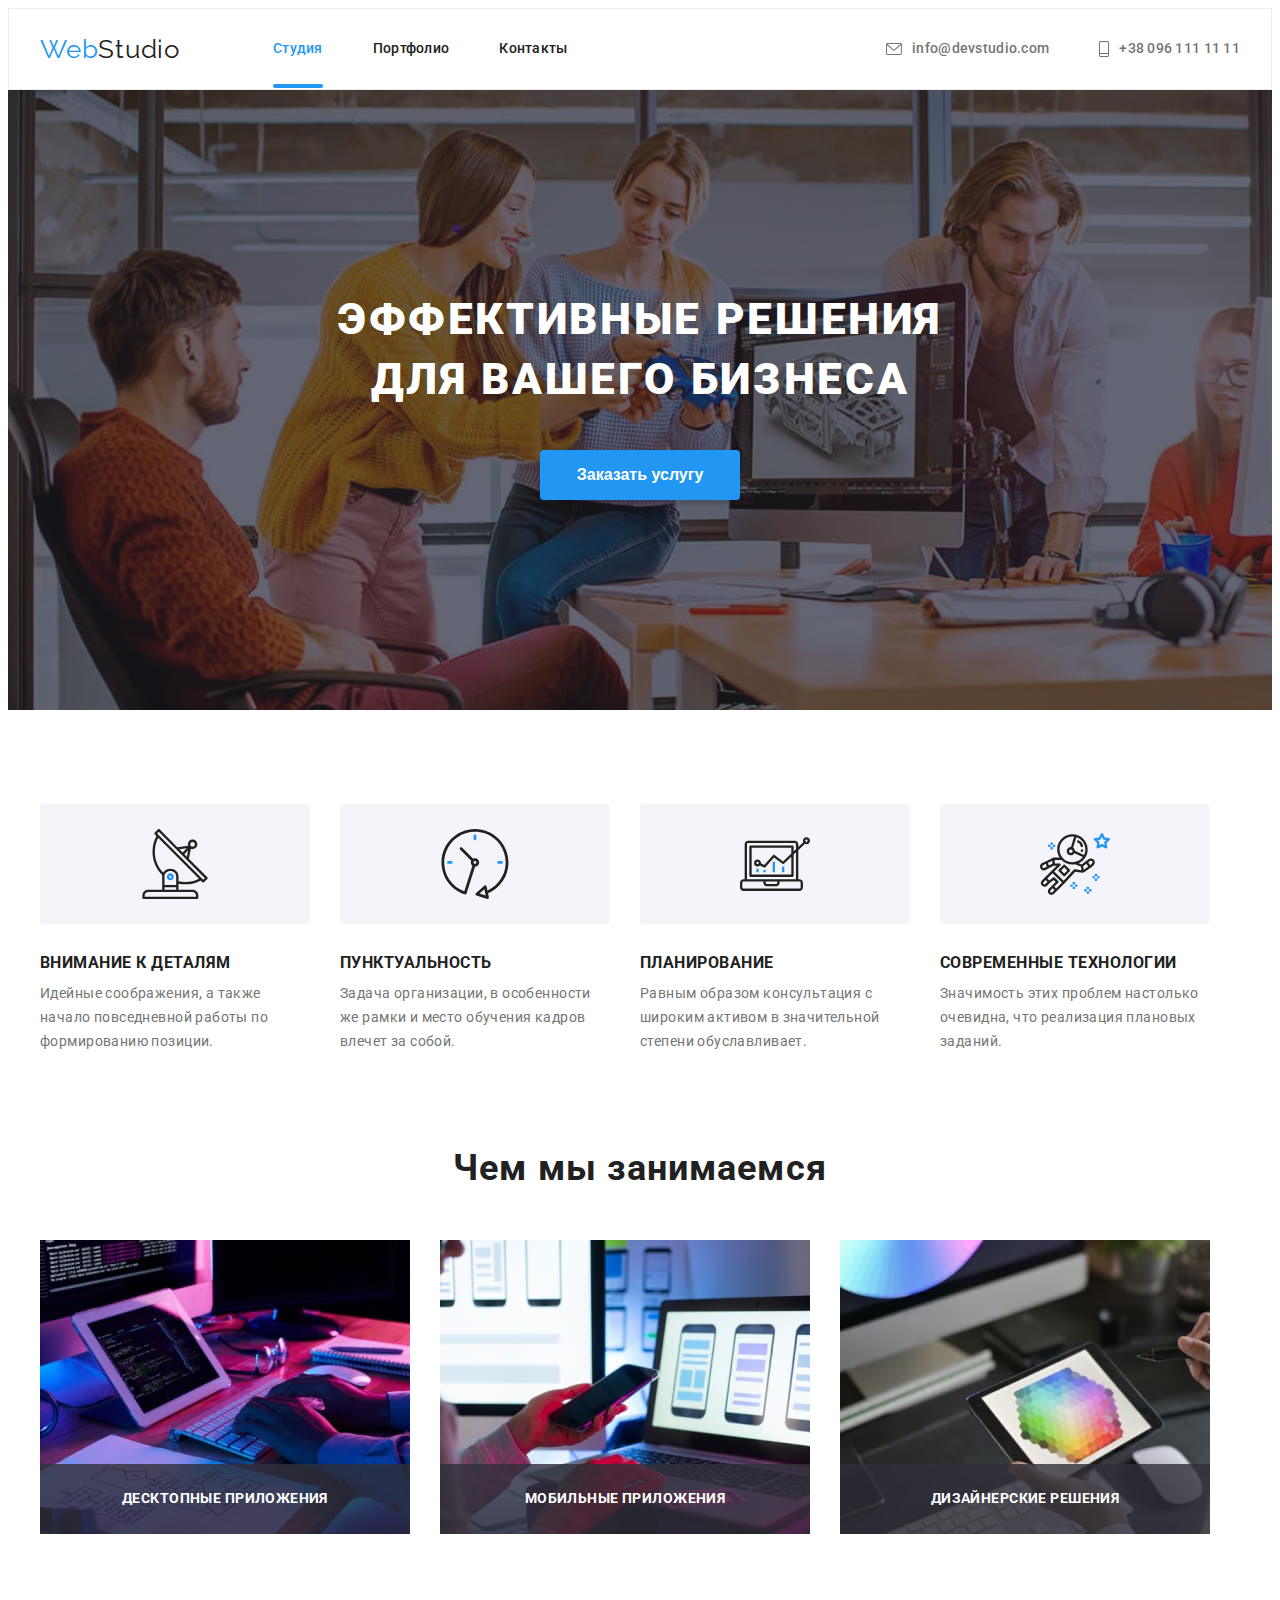
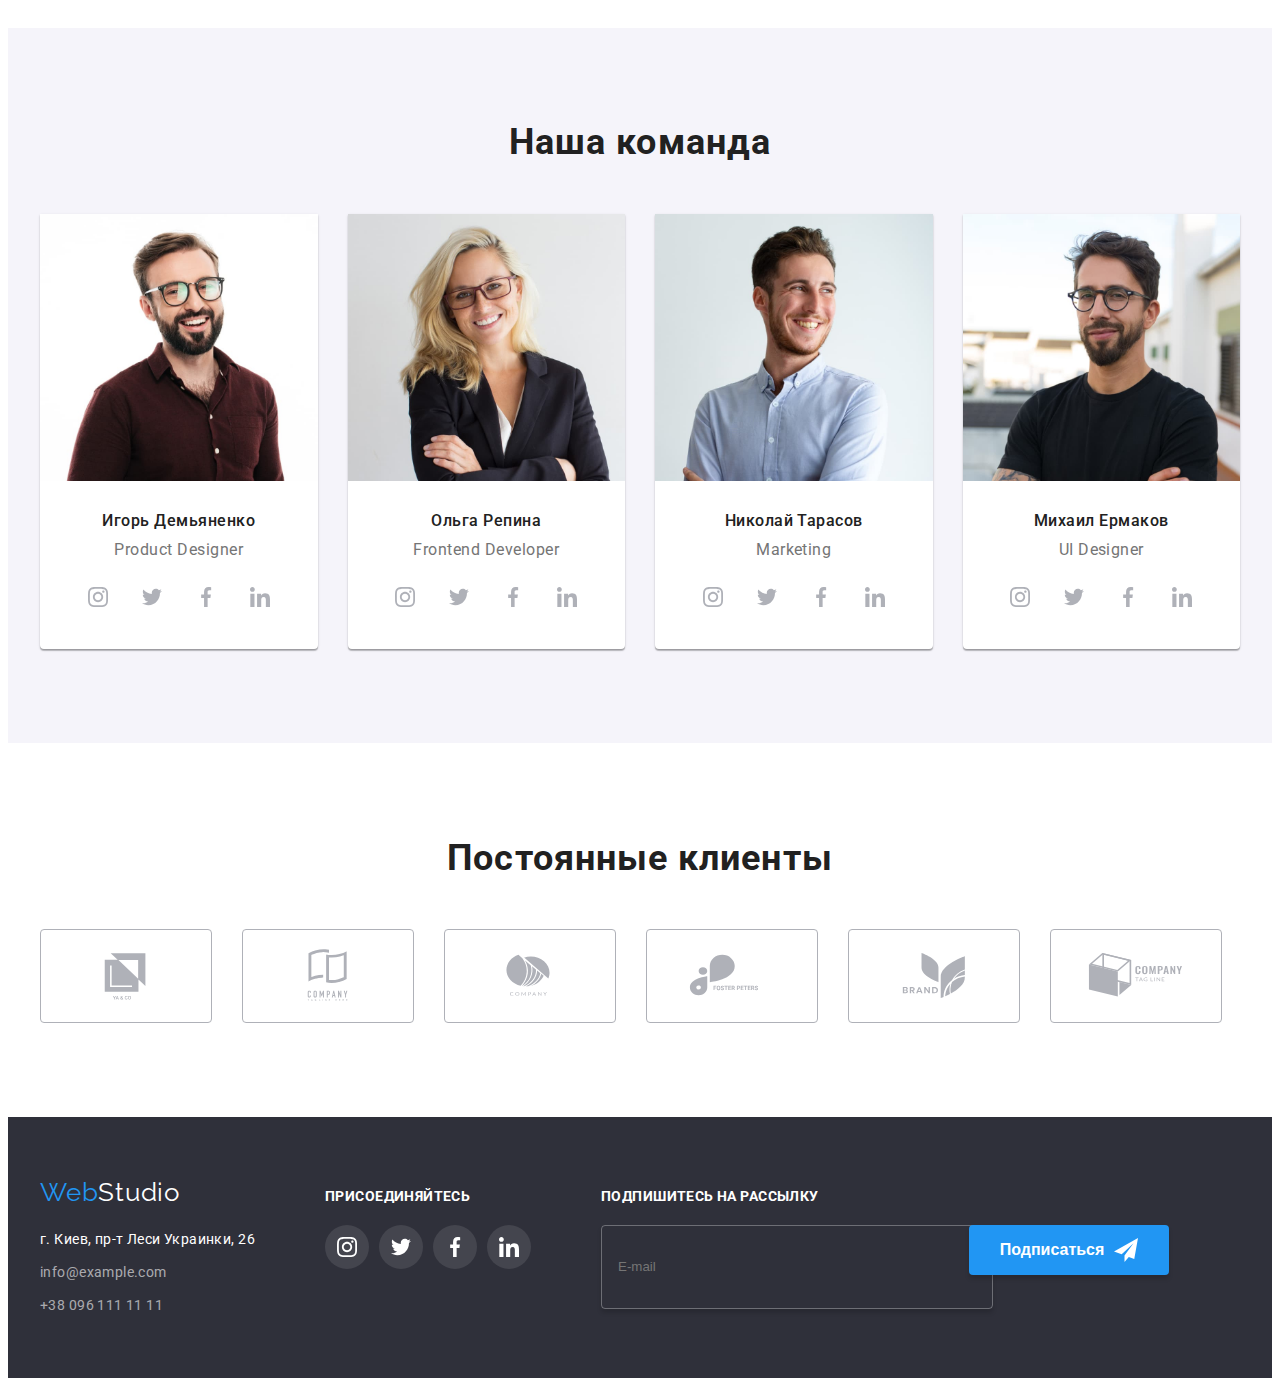
==== index.html @ 14443f39 "hw-6" ====
<!DOCTYPE html>
<html lang="ru">
<head>
    <meta charset="UTF-8">
    <meta http-equiv="X-UA-Compatible" content="IE=edge">
    <meta name="viewport" content="width=device-width, initial-scale=1.0">
    <title>Webstudio</title>
    <link rel="preconnect" href="https://fonts.googleapis.com">
    <link rel="preconnect" href="https://fonts.gstatic.com" crossorigin>
    <link href="https://fonts.googleapis.com/css2?family=Raleway:wght@700&family=Roboto:wght@400;500;700;900&display=swap"
        rel="stylesheet">
    <link rel="stylesheet" href="https://cdnjs.cloudflare.com/ajax/libs/modern-normalize/1.1.0/modern-normalize.min.css"
            integrity="sha512-wpPYUAdjBVSE4KJnH1VR1HeZfpl1ub8YT/NKx4PuQ5NmX2tKuGu6U/JRp5y+Y8XG2tV+wKQpNHVUX03MfMFn9Q=="
            crossorigin="anonymous" referrerpolicy="no-referrer" />
    <link rel="stylesheet" type="text/css" href="./css/styles.css">
</head>
<body>
<header class="header">
    <div class="container">
        <nav class="header-navigation">
        <a href="" class="logo"><span class="logo-web">Web</span>Studio</a>
        <ul class="header-list list">
        <li class="header-item"><a href="index.html" class="header-link link current">Студия</a></li>
        <li class="header-item"><a href="portfolio.html" class="header-link link">Портфолио</a></li>
        <li class="header-item"><a href="" class="header-link link">Контакты</a></li>
        </ul>
        </nav>
        <div class="header-connect">
        <ul class="header-list list">
        <li class="header-item"><a href="mailto:info@devstudio.com" class="header-mail">
            <svg class="header-link-icon" width="16" height="12">
            <use href="./images/icons.svg#icon-mail"></use>
        </svg>info@devstudio.com</a></li>
        <li class="header-item"><a href="tel:+380961111111" class="header-tel">
            <svg class="header-link-icon" width="10" height="16">
            <use href="./images/icons.svg#icon-phone"></use></svg>
            +38 096 111 11 11</a></li>
        </ul>
        </div>
    </div>
</header>
<main class="main">
    <section class="hero">
        <div class="container">
        <h1 class="hero-title">Эффективные решения для вашего бизнеса</h1>
        <button type="button" class="hero-btn btn" data-modal-open>Заказать услугу</button>
        </div>
    </section>
    <section class="about section">
        <div class="container">
        <h2 class="visually-hidden">Чем мы занимаемся</h2>
        <ul class="about-icons-list list">
            <li class="about-icons-item"><div class="about-icons-link">
                <svg class="about-icons" width="70" height="70">
                <use href="./images/icons.svg#icon-antenna-1"></use></svg></div>
            <div class="about-item">
            <h3 class="about-title">Внимание к деталям</h3>
            <p class="about-text">Идейные соображения, а также начало повседневной работы по формированию позиции.</p>
        </div></li>
            <li class="about-icons-item"><div class="about-icons-link"><svg class="about-icons" width="70" height="70">
                <use href="./images/icons.svg#icon-clock-1"></use></svg></div>
            <div class="about-item"><h3 class="about-title">Пунктуальность</h3>
            <p class="about-text">Задача организации, в особенности же рамки и место обучения кадров влечет за собой.</p>
        </div></li>
            <li class="about-icons-item"><div class="about-icons-link"><svg class="about-icons" width="70" height="70">
                <use href="./images/icons.svg#icon-diagram-1"></use></svg></div>
            <div class="about-item">
            <h3 class="about-title">Планирование</h3>
            <p class="about-text">Равным образом консультация с широким активом в значительной степени обуславливает.</p>
            </div>
        </li>
            <li class="about-icons-item"><div class="about-icons-link"><svg class="about-icons" width="70" height="70">
                <use href="./images/icons.svg#icon-astronaut-1"></use></svg></div>
            <div class="about-item">
            <h3 class="about-title">Современные технологии</h3>
            <p class="about-text">Значимость этих проблем настолько очевидна, что реализация плановых заданий.</p>
        </div></li>
        </ul>
        </div>
    </section>
    <section class="picture section">
        <div class="container">
        <h2 class="picture-title title">Чем мы занимаемся</h2>
        <ul class="picture-list list">
        <li class="picture-item">
        <div class="picture-description">
        <img src="./images/img1.jpg" alt="Компютер+Айпад" width="370" height="294">
        <p class="picture-text">Десктопные приложения</p>
        </div>
        </li>
        <li class="picture-item">
        <div class="picture-description">
        <img src="./images/img2.jpg" alt="Айфон+ноутбук" width="370" height="294" >
        <p class="picture-text">Мобильные приложения</p>
        </div>
        </li>
        <li class="picture-item">
        <div class="picture-description">
        <img src="./images/img3.jpg" alt="Тачпад+Компютер" width="370" height="294">
        <p class="picture-text">Дизайнерские решения</p>
        </div>
        </li>
        </ul>
    </div>
    </section>
    <section class="team section">
        <div class="container">
            <h2 class="team-title">Наша команда</h2>
            <ul class="team-list list">
            <li class="team-item">
                <img src="./images/team-1.jpg" alt="Игорь Демьяненко" width="270" height="260" class="img-names">
                <div class="team-tamb">
                <h3 class="team-names">Игорь Демьяненко</h3>
                <p class="team-text">Product Designer</p>
                <ul class="team-icons-list list">
                    <li class="team-icons-item"><a href="" class="team-icons-link">
                            <svg class="team-icons" width="20" height="20">
                                <use href="./images/icons.svg#icon-instagram"></use>
                            </svg></a></li>
                    <li class="team-icons-item"><a href="" class="team-icons-link">
                            <svg class="team-icons" width="20" height="20">
                                <use href="./images/icons.svg#icon-twitter-1-1"></use>
                            </svg></a></li>
                    <li class="team-icons-item"><a href="" class="team-icons-link">
                            <svg class="team-icons" width="20" height="20">
                                <use href="./images/icons.svg#icon-facebook-1-1"></use>
                            </svg></a></li>
                    <li class="team-icons-item"><a href="" class="team-icons-link">
                            <svg class="team-icons" width="20" height="20">
                                <use href="./images/icons.svg#icon-linkedin-1-1"></use>
                            </svg></a></li>
                </ul>
                </div>
            </li>
            <li class="team-item">
                <img src="./images/team-2.jpg" alt="Ольга Репина" width="270" height="260" class="img-names">
                <div class="team-tamb">
                <h3 class="team-names">Ольга Репина</h3>
                <p class="team-text">Frontend Developer</p>
                <ul class="team-icons-list list">
                    <li class="team-icons-item"><a href="" class="team-icons-link">
                            <svg class="team-icons" width="20" height="20">
                                <use href="./images/icons.svg#icon-instagram"></use>
                            </svg></a></li>
                    <li class="team-icons-item"><a href="" class="team-icons-link">
                            <svg class="team-icons" width="20" height="20">
                                <use href="./images/icons.svg#icon-twitter-1-1"></use>
                            </svg></a></li>
                    <li class="team-icons-item"><a href="" class="team-icons-link">
                            <svg class="team-icons" width="20" height="20">
                                <use href="./images/icons.svg#icon-facebook-1-1"></use>
                            </svg></a></li>
                    <li class="team-icons-item"><a href="" class="team-icons-link">
                            <svg class="team-icons" width="20" height="20">
                                <use href="./images/icons.svg#icon-linkedin-1-1"></use>
                            </svg></a></li>
                </ul>
                </div>
            </li>
            <li class="team-item">
                <img src="./images/team-3.jpg" alt="Николай Тарасов" width="270" height="260" class="img-names">
                <div class="team-tamb">
                <h3 class="team-names">Николай Тарасов</h3>
                <p class="team-text">Marketing</p>
                <ul class="team-icons-list list">
                    <li class="team-icons-item"><a href="" class="team-icons-link">
                            <svg class="team-icons" width="20" height="20">
                                <use href="./images/icons.svg#icon-instagram"></use>
                            </svg></a></li>
                    <li class="team-icons-item"><a href="" class="team-icons-link">
                            <svg class="team-icons" width="20" height="20">
                                <use href="./images/icons.svg#icon-twitter-1-1"></use>
                            </svg></a></li>
                    <li class="team-icons-item"><a href="" class="team-icons-link">
                            <svg class="team-icons" width="20" height="20">
                                <use href="./images/icons.svg#icon-facebook-1-1"></use>
                            </svg></a></li>
                    <li class="team-icons-item"><a href="" class="team-icons-link">
                            <svg class="team-icons" width="20" height="20">
                                <use href="./images/icons.svg#icon-linkedin-1-1"></use>
                            </svg></a></li>
                </ul>
                </div>
            </li>
            <li class="team-item">
                <img src="./images/team-4.jpg" alt="Михаил Ермаков" width="270" height="260" class="img-names">
                <div class="team-tamb">
                <h3 class="team-names">Михаил Ермаков</h3>
                <p class="team-text">UI Designer</p>
                <ul class="team-icons-list list">
                    <li class="team-icons-item"><a href="" class="team-icons-link">
                            <svg class="team-icons" width="20" height="20">
                                <use href="./images/icons.svg#icon-instagram"></use>
                            </svg></a></li>
                    <li class="team-icons-item"><a href="" class="team-icons-link">
                            <svg class="team-icons" width="20" height="20">
                                <use href="./images/icons.svg#icon-twitter-1-1"></use>
                            </svg></a></li>
                    <li class="team-icons-item"><a href="" class="team-icons-link">
                            <svg class="team-icons" width="20" height="20">
                                <use href="./images/icons.svg#icon-facebook-1-1"></use>
                            </svg></a></li>
                    <li class="team-icons-item"><a href="" class="team-icons-link">
                            <svg class="team-icons" width="20" height="20">
                                <use href="./images/icons.svg#icon-linkedin-1-1"></use>
                            </svg></a></li>
                </ul>
                </div>
            </li>
        </ul>
        </div>
    </section>
    <section class="clients section">
    <div class="container">
    <h2 class="clients-title title">Постоянные клиенты</h2>
    <ul class="clients-list list">
     <li class="clients-item"><a href="" class="clients-link">
         <svg class="clients-icons" width="106" height="60">
        <use href="./images/icons.svg#icon-Logo1"></use>
    </svg></a></li>
     <li class="clients-item"><a href="" class="clients-link"><svg class="clients-icons" width="106" height="60">
        <use href="./images/icons.svg#icon-Logo2"></use>
    </svg></a></li>
     <li class="clients-item"><a href="" class="clients-link"><svg class="clients-icons" width="106" height="60">
        <use href="./images/icons.svg#icon-Logo3-1"></use>
    </svg></a></li>
     <li class="clients-item"><a href="" class="clients-link"><svg class="clients-icons" width="106" height="60">
        <use href="./images/icons.svg#icon-Logo4"></use>
    </svg></a></li>
     <li class="clients-item"><a href="" class="clients-link"><svg class="clients-icons" width="106" height="60">
        <use href="./images/icons.svg#icon-Logo5"></use>
    </svg></a></li>
     <li class="clients-item"><a href="" class="clients-link"><svg class="clients-icons" width="106" height="60">
        <use href="./images/icons.svg#icon-Logo6"></use>
    </svg></a></li>
    </ul>
    </div>
    </section>
</main>
<footer class="footer">
    <div class="container">
    <div class="container-contacts">
    <a href="" class="logo"><span class="logo-web">Web</span>Studio</a>
    <address class="footer-adress">
    <ul class="footer-list list">
        <li class="footer-item"><a href="" class="footer-street">г. Киев, пр-т Леси Украинки, 26</a></li>
        <li class="footer-item"><a href="mailto:info@example.com" class="footer-item">info@example.com</a></li>
        <li class="footer-item"><a href="tel:+380961111111" class="footer-item">+38 096 111 11 11</a></li>
    </ul>
    </address>
    </div>
    <div class="footer-invite">
    <h2 class="footer-icons-title title">ПРИСОЕДИНЯЙТЕСЬ</h2>
    <ul class="footer-icons-list list">
        <li class="footer-icons-item"><a href="" class="footer-icons-link">
            <svg class="footer-icons" width="20" height="20">
            <use href="./images/icons.svg#icon-instagram2"></use>
        </svg></a></li>
        <li class="footer-icons-item"><a href="" class="footer-icons-link twitter">
            <svg class="footer-icons" width="20" height="20">
            <use href="./images/icons.svg#icon-twitter-1-1"></use>
        </svg></a></li>
        <li class="footer-icons-item"><a href="" class="footer-icons-link">
            <svg class="footer-icons" width="20" height="20">
                <use href="./images/icons.svg#icon-facebook-1-1"></use>
            </svg>
        </a></li>
        <li class="footer-icons-item"><a href="" class="footer-icons-link">
            <svg class="footer-icons" width="20" height="20">
            <use href="./images/icons.svg#icon-linkedin-1-1"></use>
        </svg>
        </a></li>
    </ul>
    </div>
    <div class="footer-invite">
    <h2 class="footer-invite-title title">Подпишитесь на рассылку</h2>
    <div class="footer-wrap">
    <form class="footer-form">
        <div class="footer-field">
        <input 
        type="email" 
        id="user-email" 
        name="email"
        placeholder="E-mail"
        class="footer-input"
        >
        <label for="user-email" class="footer-label"></label>
        </div>
    </form>
    <button type="button" class="footer-telegram btn"><a href="" class="footer-telegram-link">Подписаться<svg class="telegram" width="24" height="24">
            <use href="./images/icons.svg#icon-icon-sendtelegram-2">
            </use>
        </svg>
    </a>    
    </button>
    </div>
    </div>
</footer>
<div class="backdrop is-hidden" data-modal>
    <div class="modal">
    <button type="button" class="modal-close-btn btn" data-modal-close><svg class="modal-icon" width="11" height="11">
        <use href="./images/icons.svg#close"></use></svg></button>
        <p class="modal-title">Оставьте свои данные, мы вам перезвоним</p>
        <form>
            <div class="modal-field">
                <label class="modal-label" for="user-name">Имя</label>
                <span class="modal-label-wrap">
                <input 
                type="text" 
                class="modal-input"
                name="user-name"
                id="user-name">
                <svg class="modal-icon-contacts" width="18" height="18"><use href="./images/icons.svg#icon-person-black-18dp-1-1"></use></svg>
                </span>
                </div>
            <div class="modal-field">
                <label class="modal-label" for="user-tel">Телефон</label>
                <span class="modal-label-wrap">
                <input 
                type="tel" 
                class="modal-input" 
                name="user-tel" 
                id="user-tel">
                <svg class="modal-icon-contacts" width="18" height="18">
                <use href="./images/icons.svg#icon-phone-black-18dp-1-1"></use>
                </svg>
                </span>
                </div>
                <div class="modal-field">
                <label class="modal-label" for="user-mail">Почта</label>
                <span class="modal-label-wrap">
                <input type="email" 
                class="modal-input" 
                name="user-mail" 
                id="user-mail">
                <svg class="modal-icon-contacts" width="18" height="18">
                <use href="./images/icons.svg#icon-email-black-18dp-1-1"></use>
                </svg>
                </span>
                </div>
                <label class="modal-label" for="modal-area">Комментарий</label>
                <textarea 
                class="modal-area"
                name="modal-area" 
                id="modal-area" 
                placeholder="Введите текст"
                ></textarea>
                <div class="modal-field-checkbox">
                    <input
                    type="checkbox"
                    class="input-checkbox visually-hidden"
                    id="input-checkbox"
                    name="policy"
                    value="policy"
                    />
                <label class="check-text" for="input-checkbox">
                    Соглашаюсь с рассылкой и принимаю &nbsp<span class="agreement-conditions">Условия договора</span></label>
                </div>
                <button class="modal-btn btn" type="submit">Отправить</button>
        </form>
     
    </div>
</div>
<script src="./js/modal.js"></script>
</body>
</html>
---- css/styles.css ----
:root {
    --accent-color: #2196F3;
    --secondary-title-color: #212121;
    --primary-text-color: #757575;
    --primary-white-color: #ffffff;
    --icons-color:#AFB1B8;
    --transition-duration:250ms;
    --transition-timing-function: cubic-bezier(0.4, 0, 0.2, 1);
}

body {
    font-family: 'Roboto', sans-serif;
    font-size: 14px;
    background-color: var(--index-background-color);
    color: var(--primary-text-color)

}
    
a :active,
a {
    text-decoration: none;
    color: var(--secondary-title-color)
}
p,
h1,
h2,
h3,
h4,
h5,
h6 {
    margin: 0;
}

ul,
ol {
    padding-left: 0;
    margin: 0;
}
img {
    display: block;
    width: 100%;
    height: auto;
}

.link {
    text-decoration: none;
}
.list {
    list-style: none;
}
.container {
    width: 1200px;
    padding-left: 15px;
    padding-right: 15px;
    margin: 0 auto;
    
}
.visually-hidden {
    position: absolute;
    white-space: nowrap;
    width: 1px;
    height: 1px;
    overflow: hidden;
    border: 0;
    padding: 0;
    clip: rect(0 0 0 0);
    clip-path: inset(50%);
    margin: -1px;
}
.logo {
    font-family: 'Raleway';
    font-size: 26px;
    line-height: 1.19;
    letter-spacing: 0.03em;
    }
.logo-web {
    color: var(--accent-color)
}
.section {
    padding-top: 94px;
    padding-bottom: 94px;
}

/* ---------------------HEADER--------------------- */
.header {
    border: 1px solid #ECECEC;
}
.header .logo {
    margin-right: 93px;
   
}
.header-navigation {
    display: flex;
    align-items: center;
}
.header .container {
display: flex;
align-items: center;
}

.header-list :hover,
.header-list :focus {
    color: var(--accent-color)
}
.header-item, .header-list {
    font-weight: 500;
    line-height: 1.14;
    letter-spacing: 0.02em;}


.current {
    color: var(--accent-color)
}
 
.header-list {
    display: flex;
    list-style: none;
    align-items: center;
    transition: color var(--transition-duration) var(--transition-timing-function);

}
.header-item:not(:last-child) {
    margin-right: 50px;
}
.header-link {
    padding-top: 32px;
    padding-bottom: 32px;
    transition: color var(--transition-duration) var(--transition-timing-function);
}
.header-link.current {
    position: relative;
    

}
.header-link.current::after {
    content: "";
    width: 100%;
    height: 4px;
    background-color: var(--accent-color);
    position: absolute;
    bottom: 0;
    left: 0;
    border-radius: 2px;
}


.header-connect {
    margin-left: auto;
}

.header-mail, .header-tel {
    padding-top: 32px;
    padding-bottom: 32px;
    color: var(--primary-text-color);
    display: flex;
    align-items: center;
    justify-content: center;
    fill: #ffffff;
    transition: fill var(--transition-duration) var(--transition-timing-function);
}
.header-mail:hover .header-link-icon {
    fill: var(--accent-color)
}
.header-tel:hover .header-link-icon {
    fill: var(--accent-color)
    }
    
.header-link-icon{
    fill: var(--primary-text-color);
    margin-right: 10px;
    align-items: center;
    justify-content: center;
    transition: fill var(--transition-duration) var(--transition-timing-function);
}

/* ---------------------HERO--------------------- */

.hero .container {
    text-align: center;
}

.hero {
    padding-top: 200px;
    padding-bottom: 200px;
    background-image:linear-gradient(rgba(47, 48, 58, 0.4),rgba(47, 48, 58, 0.4)), url(../images/bg.jpg);
    background-repeat: no-repeat;
    background-size: cover;
    max-width: 1600px;
    margin: 0 auto;
}

.hero-title {
font-weight: 900;
font-size: 44px;
line-height: 1.36;
text-align: center;
letter-spacing: 0.06em;
color: var(--primary-white-color);
max-width: 690px;
margin-bottom: 30px;
margin-left: auto;
margin-right: auto;
text-transform: uppercase;
}

.hero-btn {
    background-color: var(--accent-color);
    width: 200px;
    height: 50px;
    font-weight: 700;
    font-size: 16px;
    line-height: 1.875;
    color: var(--primary-white-color);
    cursor: pointer;
    margin: 10px 32px;
    box-shadow: 0px 4px 4px rgba(0, 0, 0, 0.15);
    border-radius: 4px;
    border: none;

}
/* ---------------------ABOUT--------------------- */



.about-icons-list{
    display: flex;
}
.about-icons-link { 
width: 270px;
height: 120px;
background: #F5F4FA;
border-radius: 4px;
display: flex;
align-items: center;
justify-content: center;
}

.about-icons-item:not(:last-child) {
margin-right: 30px;
}


.about-item {
    margin-top: 30px;
}

.about-title {
    line-height: 1.14;
    letter-spacing: 0.03em;
    text-transform: uppercase;
    color: var(--secondary-title-color);
    margin-bottom: 10px;
}
.about-text {
    font-weight: 400;
    line-height: 1.71;
    letter-spacing: 0.03em;
    max-width: 270px;
}


/* ---------------------PICTURE--------------------- */
.picture {
padding-top: 0;
}

.picture-title, .team-title {
    font-size: 36px;
    line-height: 1.16;
    text-align: center;
    letter-spacing: 0.03em;
    color: var(--secondary-title-color);
    margin-bottom: 50px;
}

.picture-list{
    display: flex;
}
.picture-item:not(:last-child){
    margin-right: 30px;
}

.picture-description {
    position: relative;
}

.picture-text {
    bottom: 0;
    position: absolute;
    font-weight: 700;
    font-size: 14px;
    line-height: 1.14;
    text-align: center;
    letter-spacing: 0.03em;
    text-transform: uppercase;
    background: rgba(47, 48, 58, 0.8);
    color: var(--primary-white-color);
    padding-top: 27px;
    padding-bottom: 27px;
    width: 100%;
    
    
}



    /* ---------------------TEAM--------------------- */
.team {
    background-color: #F5F4FA;
}

.team-list {
display: flex;

}
.team-item {
    box-shadow: 0px 1px 3px rgba(0, 0, 0, 0.12),
    0px 1px 1px rgba(0, 0, 0, 0.14),
    0px 2px 1px rgba(0, 0, 0, 0.2);
    border-radius: 0px 0px 4px 4px;
    background-color:var(--primary-white-color);
}

.team-item:not(:last-child){
    margin-right: 30px;
}
.team-tamb{
    padding-top: 30px;
    padding-bottom: 30px;
}


.team-names {
    font-weight: 500;
    font-size: 16px;
    line-height: 1.19;
    letter-spacing: 0.03em;
    text-align: center;
    color: var(--secondary-title-color);
    margin-bottom: 10px;
}
.team-text {
    font-weight: 400;
    font-size: 16px;
    line-height: 1.19;
    letter-spacing: 0.03em;
    text-align: center;
    color: var(--primary-text-color);
    margin-bottom: 16px;}

    .team-icons-list {
    display: flex;
    border-radius: 0px 0px 4px 4px;
    justify-content: center;
    
}


    .team-icons-item:not(:last-child){
    margin-right: 10px;
}

.team-icons-link {
    width: 44px;
    height: 44px;
    background-color: var(--primary-white-color);
    border-radius:50%;
    display: flex;
    align-items: center;
    justify-content: center;
    transition: background-color var(--transition-duration) var(--transition-timing-function);
    }
.team-icons{

    fill: var(--icons-color);
    transition: fill var(--secondary-title-color) var(--transition-timing-function);
}

.team-icons-link:hover {
    background-color: var(--accent-color);
}
.team-icons-link:hover .team-icons{
    fill: var(--primary-white-color);
}

/* ---------------------CLIENTS-------------------- */

.clients-title {
    font-size: 36px;
    line-height: 1.17;
    text-align: center;
    letter-spacing: 0.03em;
    color: var(--secondary-title-color);
    margin-bottom: 50px;
}
.clients-list {
    display: flex;
}
.clients-item:not(:last-child) {
    margin-right: 30px;
}
.clients-link:hover,.clients-link:focus {
    border: 1px solid var(--accent-color);
    fill: #2196F3;
}
.clients-link {
    width: 170px;
    height: 92px;
    border: 1px solid #AFB1B8;
    border-radius: 4px;
    display: flex;
    align-items: center;
    justify-content: center;
    fill: var(--icons-color);
    transition: fill var(--transition-duration) var(--transition-timing-function), 
    border var(--transition-duration) var(--transition-timing-function);
}



/* ---------------------FOOTER--------------------- */

.footer {
    background-color: #2F303A;
padding-top: 60px;
padding-bottom: 60px;
}

.footer .container {
    display: flex;
    align-items: baseline;
}
.container-contacts{
    
    margin-right: 70px;
}

.footer .logo {
    color: var(--primary-white-color); 
    margin-bottom: 20px;
    display: block;
}
.footer-street {
    white-space: nowrap;
}
.footer-invite {
    margin-right: 70px;
}

.footer-icons-title {
    font-size: 14px;
    line-height: 1.14;
    letter-spacing: 0.03em;
    color: var(--primary-white-color);
    margin-bottom: 20px;
} 

.footer-icons-list {
    display: flex;
    
}


.footer-icons-item:not(:last-child){
    margin-right: 10px;
}

.footer-icons-link {
    width: 44px;
    height: 44px;
    background: rgba(255, 255, 255, 0.1);
    border-radius: 50%;
    display: flex;
    align-items: center;
    justify-content: center;
    transition: background-color var(--transition-duration)
    var(--transition-timing-function);
}

.footer-icons-link:hover, .footer-item:focus{
    background-color: var(--accent-color) ;
}

.footer-icons {
    fill: var(--primary-white-color);
}


.footer-item:hover,
.footer-item:focus {
    color: var(--accent-color);
}


.footer-adress {
    font-style: normal;

}

.footer-street {
font-weight: 400;
line-height: 1.71;
color: var(--primary-white-color);
}

.footer-item:not(:last-child){
    margin-bottom: 9px;
}
.footer-item {
font-weight: 400;
line-height: 1.71;
letter-spacing: 0.03em;
color: rgba(255, 255, 255, 0.6);
transition: color var(--transition-duration) var(--transition-timing-function);
}
    
.footer-invite-title {
font-size: 14px;
line-height: 1.14;
letter-spacing: 0.03em;
color: var(--primary-white-color);
margin-bottom: 20px;
text-transform: uppercase;
}
.footer-wrap {
    display: flex;
    
}
.footer-field {
    width: 358px;
    height: 50px;
    margin-right: 10px;

}

.footer-input{
    width: 100%;
    height: 100%;
    padding: 16px;
    background-color: transparent;
    border-radius: 4px;
    border: 1px solid;
    border-color: rgba(255, 255, 255, 0.3);
    box-shadow: 0px 4px 4px 0px rgba(0, 0, 0, 0.15);
    outline: none;
    resize: none;
}
.footer-telegram {
width: 200px;
height: 50px;
background-color: var(--accent-color);
border-radius: 4px;
box-shadow: 0px 4px 4px 0px rgba(0, 0, 0, 0.15);
border: none;
margin-right: 10px;

}
.footer-telegram-link {
    color: var(--primary-white-color);
    font-weight: 700;
    font-size: 16px;
    line-height: 1.875;
    align-items: center;
    display:flex ;
    justify-content: center;

}
.telegram {
    fill: var(--primary-white-color);
    margin-top: 10px;
    margin-bottom: 10px;
    margin-left: 10px;
}
  


/* ---------------------SECOND PAGE--------------------- */
/* ---------------------MENU--------------------- */

.menu-btn:hover, .menu-btn:focus
{
color:var(--primary-white-color) ;
background-color: var(--accent-color)
}

.menu-btn {
    font-family: 'Roboto';
    font-style: normal;
    font-weight: 500;
    font-size: 16px;
    line-height: 1.63;
    background: #F5F4FA;
    color: var(--secondary-title-color);
    cursor: pointer;
    padding: 6px 22px;
    border-radius: 4px;
    border: none;
    transition: color var(--transition-duration) var(--transition-timing-function), 
    background-color var(--transition-duration) var(--transition-timing-function), 
    box-shadow var(--transition-duration) var(--transition-timing-function);
}

.menu-btn.current { 
    background-color: var(--accent-color);
    color: var(--primary-white-color)
}

/* ---------------------PORTFOLIO-------------------- */

.menu-list-btn:hover {
    box-shadow: 0px 3px 1px rgba(0, 0, 0, 0.1),
    0px 1px 2px rgba(0, 0, 0, 0.08),
    0px 2px 2px rgba(0, 0, 0, 0.12);
}
.menu-list-btn {
    transition: box-shadow var(--transition-duration) var(--transition-timing-function);
}
.menu-list{
    display: flex;
    margin-bottom: 50px;
    justify-content: center;
    transition: box-shadow var(--transition-duration) var(--transition-timing-function);
}
.menu-list-btn:not(:last-child) {
    margin-right: 8px;}

.portfolio-list {
    display: flex;
    flex-wrap: wrap;
    margin-right: -30px;
    margin-bottom: -30px;
}
.portfolio-item:hover{
box-shadow: 0px 1px 1px rgba(0, 0, 0, 0.12),
0px 4px 4px rgba(0, 0, 0, 0.06),
1px 4px 6px rgba(0, 0, 0, 0.16);
}
.portfolio-item {
width: calc(100% / 3 - 30px);
margin-right: 30px;
margin-bottom: 30px;
border: 1px solid #EEEEEE;
transition: box-shadow var(--transition-duration) var(--transition-timing-function);
}

.portfolio-item:hover .porfolio-bot-text{
transform: translateY(0%)
}

.potfolio-wrap {
    position: relative;
    overflow: hidden;
}
.porfolio-bot-text {
top: 0;
position: absolute;
font-size: 18px;
line-height: 1.33;
letter-spacing: 0.03em;
padding: 63px 24px;
height: 100%;
color: var(--primary-white-color);
background-color: rgba(33, 150, 243, 0.9);
transform: translateY(100%);
transition: transform var(--transition-duration) var(--transition-timing-function);
}
.portfolio-item-title {
    font-size: 18px;
    line-height: 2;
    letter-spacing: 0.06em;
    color: var(--secondary-title-color);
    margin-bottom: 4px;
}
.portfolio-item-text {
    font-weight: 400;
    font-size: 16px;
    line-height: 1.88;
    letter-spacing: 0.03em;
}
.portfolio-description{
    padding: 24px 20px;
}
.backdrop {
    position:fixed;
    width: 100%;
    height: 100%;
    background-color: rgba(0, 0, 0, 0.2);
    top: 0;
    transition: opacity 250ms, visibility 250ms;
}
.backdrop.is-hidden .modal{
    transform: scale(0.5) rotate(180deg);
    
}
.modal {
    width: 528px;
    height: 581px;
    background-color: var(--primary-white-color);
    position: absolute;
    padding: 40px;
    top:50%;
    left:50%;
    transition: transform var(--transition-duration) var(--transition-timing-function);
    transform: translate(-50%, -50%) scale(1);
}
.modal-close-btn {
    position:absolute;
    top: 8px;
    right: 8px;
    width: 30px;
    height: 30px;
    border-radius: 50%;
    background-color: var(--primary-white-color);
    border: 1px solid rgba(0, 0, 0, 0.1);
    display: flex;
    align-items: center;
    justify-content: center;
    cursor: pointer;
}
.modal-icon {
    fill: #000000;
}
.modal-field {
    margin-bottom: 10px;
}
.modal-title {
    font-weight: 700;
    font-size: 20px;
    line-height: 1.2;
    text-align: center;
    letter-spacing: 0.03em;
    margin-bottom: 12px;
    color: rgba(33, 33, 33, 1);
}


.modal-label {
    font-weight: 400;
    font-size: 12px;
    line-height: 1.17;
    letter-spacing: 0.01em;
    color:rgba(117, 117, 117, 1);
}

.modal-label-wrap {
    position: relative;
}
.modal-icon-contacts {
    position: absolute;
    left: 15px;
    top: 50%;
    transform: translateY(-50%);

    
}
.modal-input:focus + .modal-icon-contacts {
    fill: var(--accent-color);
}

.modal-input {
    width: 100%;
    height: 40px;
    border: 1px solid rgba(33, 33, 33, 0.2);
    border-radius: 4px;
    outline: none;
    padding-left: 35px;
    fill: #ffffff;
}
.modal-input:focus {
    border-color: var(--accent-color);
}

.modal-area {
    width: 100%;
    height: 120px;
    border: 1px solid rgba(33, 33, 33, 0.2);
    border-radius: 4px;
    outline: none;
    resize: none;
    padding: 12px 16px;
    margin-bottom: 20px;
}
.modal-area::placeholder {
    color: rgba(117, 117, 117, 0.5);
}
.modal-area:focus {
    border-color: var(--accent-color);
}
.modal-field-checkbox {
    display: flex;
    align-items: center;
}
.check-text {
    font-size: 14px;
    font-weight: 400;
    line-height: 1.71;
    color: #757575;
    display: flex;
    align-items: center;

   
}
.check-text::before {
    content: '';
    width: 16px;
    height: 15px;
    border: 2px solid rgba(33, 33, 33, 1);
    border-radius: 3px;
    margin-right: 8px;

}
.input-checkbox:checked + .check-text::before {
    background-color: var(--accent-color);
    border: none;
    background-image: url(../images/check-icon.svg);
    background-repeat: no-repeat;
    background-position: center;
   

}
.agreement-conditions {
    text-decoration:underline;
    color: var(--accent-color);
}
.modal-field-checkbox {
    margin-bottom: 30px;
}

.modal-btn {
    width: 200px;
    height: 50px;
    font-size: 16px;
    font-weight: 700;
    line-height: 1.85;
    letter-spacing: 0.06em;
    text-align: center;
    color: #ffffff;
    background: #188CE8;
    box-shadow: 0px 4px 4px rgba(0, 0, 0, 0.15);
    border-radius: 4px;
    padding: 10px 55px;
    border: none;
    margin: 0 auto;
    display: block;
}

.is-hidden {
    opacity: 0;
    pointer-events: none;
    visibility: hidden;
}
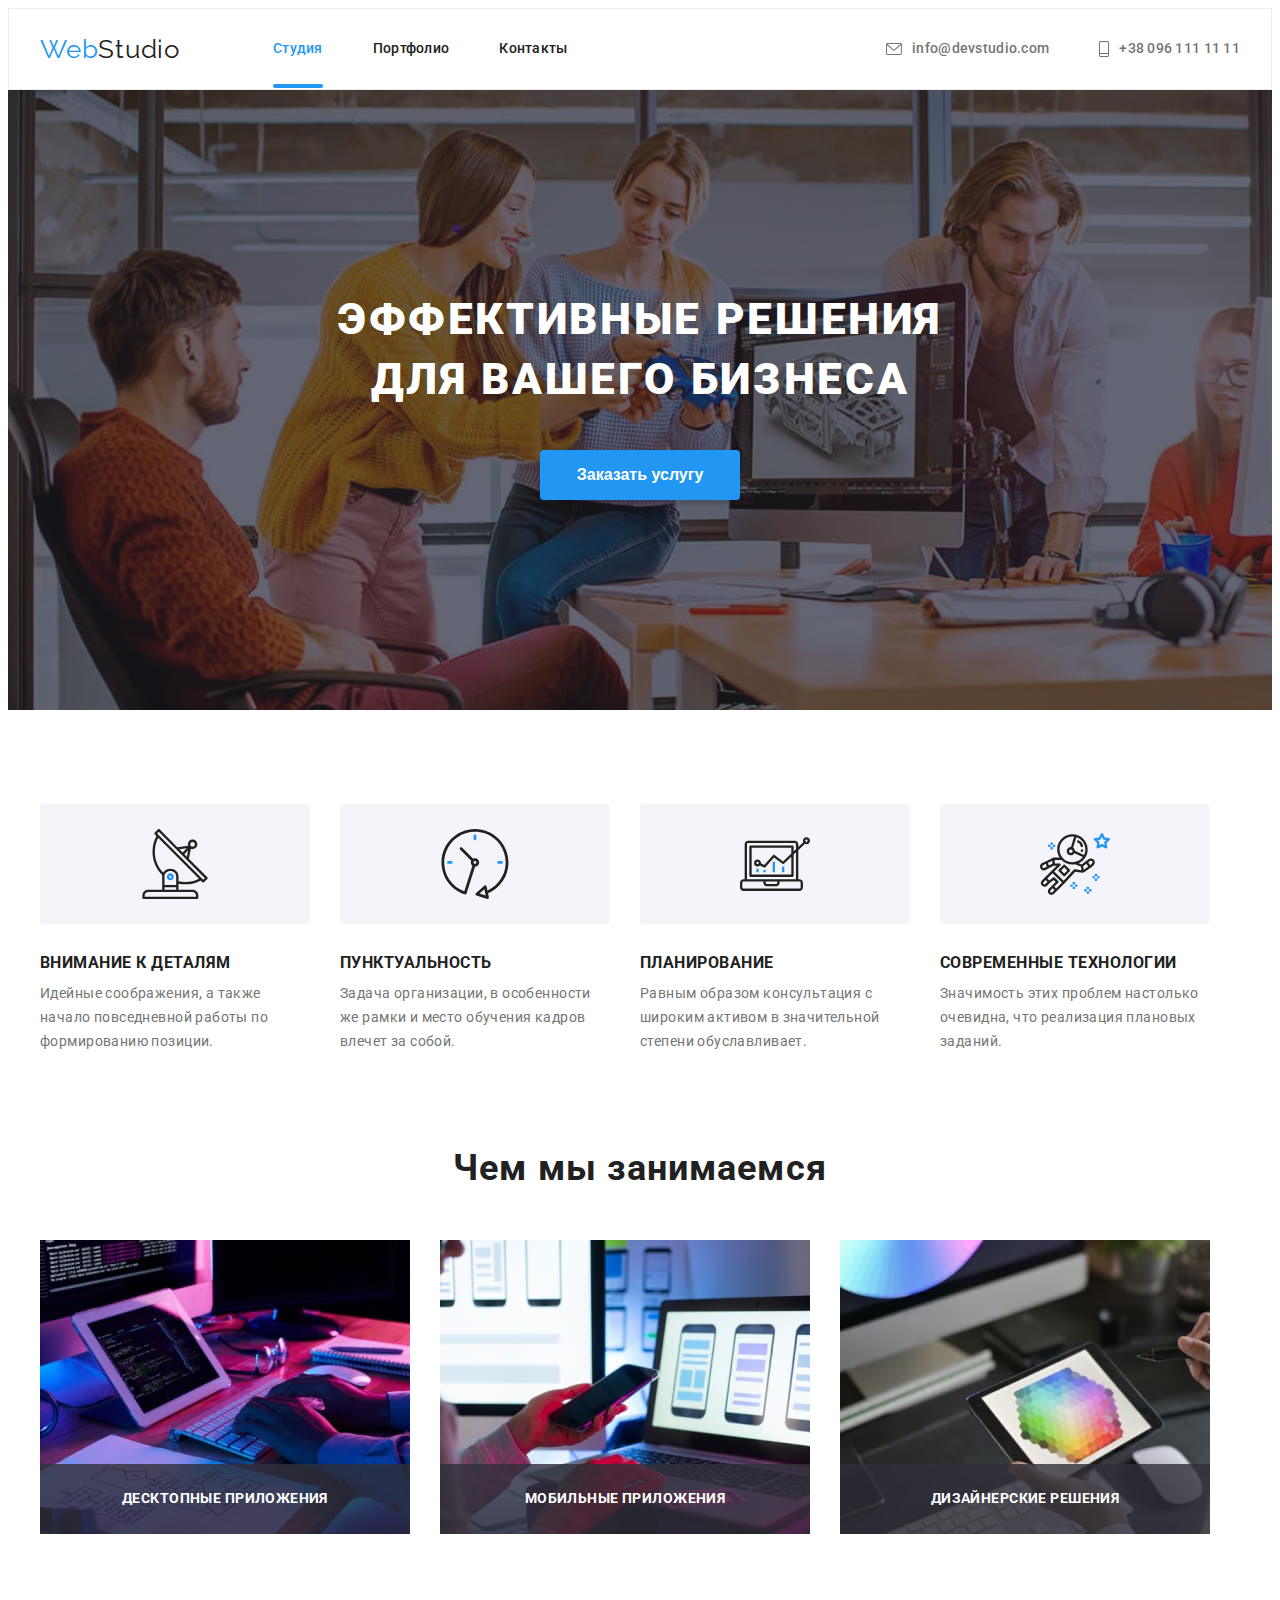
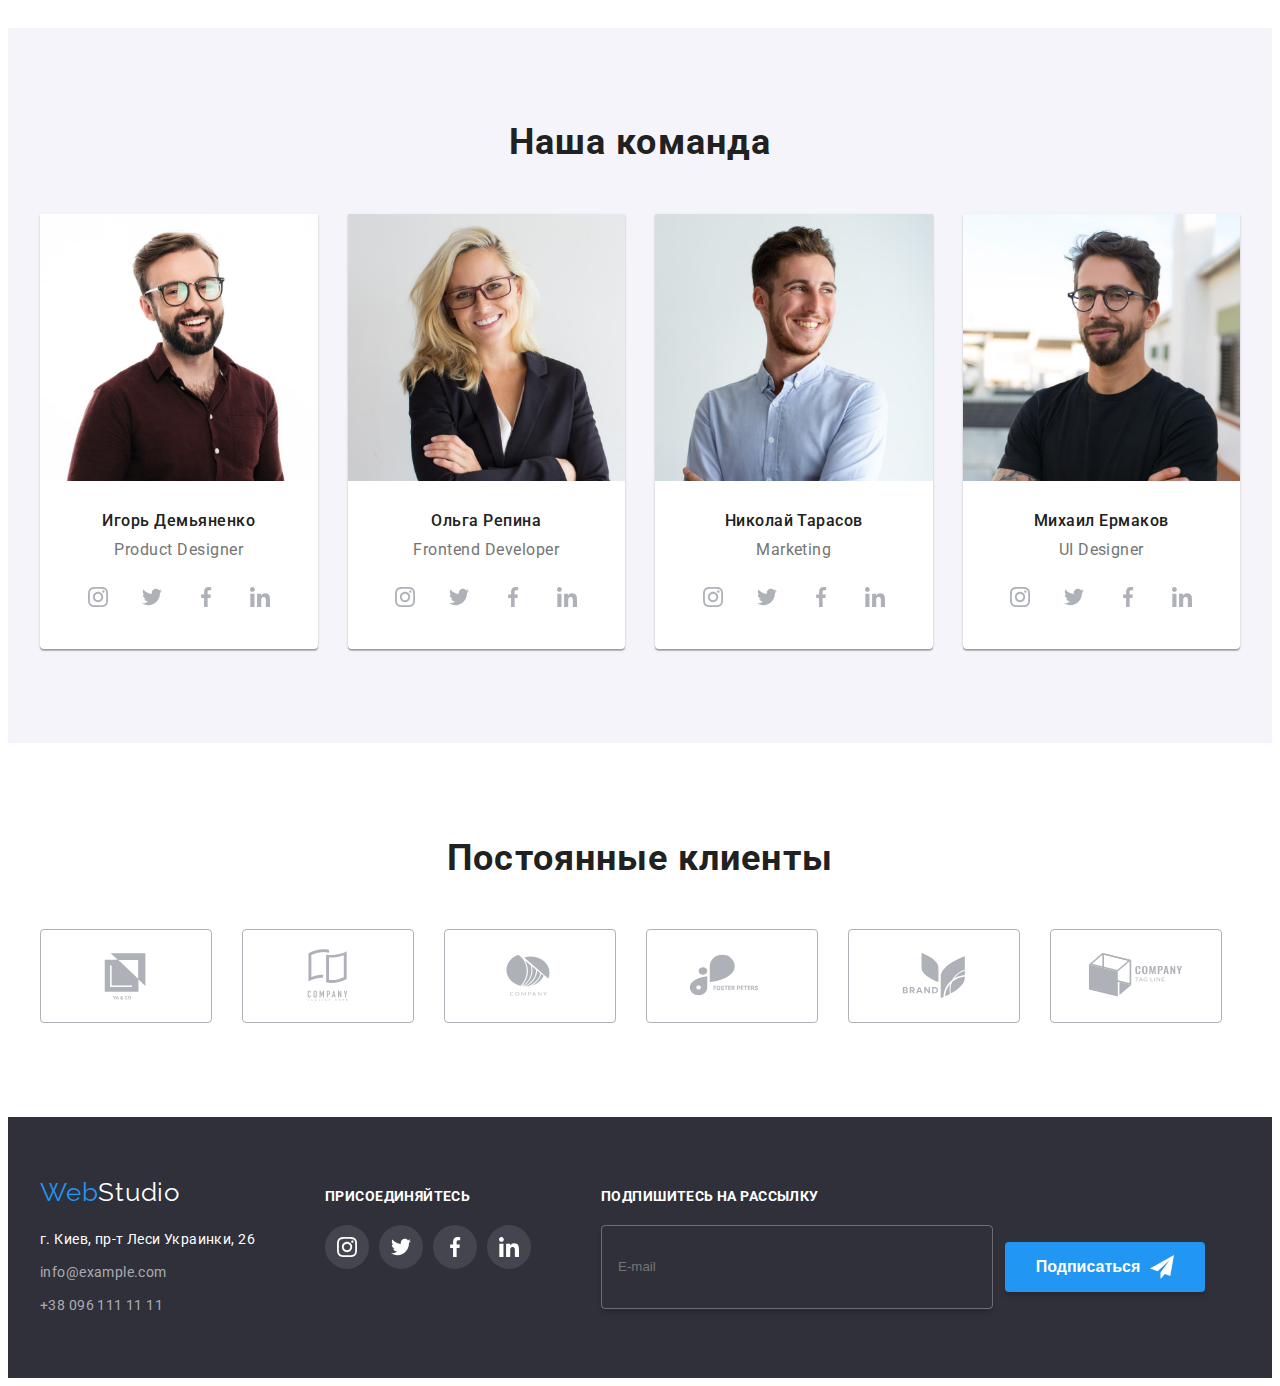
==== commit 93b48ef3: "hw-6-2" ====
--- a/index.html
+++ b/index.html
@@ -283,16 +283,17 @@
         name="email"
         placeholder="E-mail"
         class="footer-input"
+        required
         >
         <label for="user-email" class="footer-label"></label>
+            <button type="submit" class="footer-telegram btn">Подписаться<svg class="telegram" width="24" height="24">
+                    <use href="./images/icons.svg#icon-icon-sendtelegram-2">
+                    </use>
+                </svg>
+                </a>
+            </button>
         </div>
     </form>
-    <button type="button" class="footer-telegram btn"><a href="" class="footer-telegram-link">Подписаться<svg class="telegram" width="24" height="24">
-            <use href="./images/icons.svg#icon-icon-sendtelegram-2">
-            </use>
-        </svg>
-    </a>    
-    </button>
     </div>
     </div>
 </footer>
@@ -320,7 +321,8 @@
                 type="tel" 
                 class="modal-input" 
                 name="user-tel" 
-                id="user-tel">
+                id="user-tel"
+                required>
                 <svg class="modal-icon-contacts" width="18" height="18">
                 <use href="./images/icons.svg#icon-phone-black-18dp-1-1"></use>
                 </svg>
@@ -332,7 +334,8 @@
                 <input type="email" 
                 class="modal-input" 
                 name="user-mail" 
-                id="user-mail">
+                id="user-mail"
+                required>
                 <svg class="modal-icon-contacts" width="18" height="18">
                 <use href="./images/icons.svg#icon-email-black-18dp-1-1"></use>
                 </svg>
--- a/css/styles.css
+++ b/css/styles.css
@@ -527,25 +527,33 @@
     
 }
 .footer-field {
+   
+    display: flex;
+    align-items: center;
+    justify-content: center;
+}
+
+.footer-input{
     width: 358px;
     height: 50px;
     margin-right: 10px;
-
-}
-
-.footer-input{
-    width: 100%;
-    height: 100%;
     padding: 16px;
     background-color: transparent;
     border-radius: 4px;
     border: 1px solid;
+    color: var(--primary-white-color);
     border-color: rgba(255, 255, 255, 0.3);
     box-shadow: 0px 4px 4px 0px rgba(0, 0, 0, 0.15);
     outline: none;
     resize: none;
+    margin-right: 12px;
+
 }
 .footer-telegram {
+color: var(--primary-white-color);
+font-weight: 700;
+font-size: 16px;
+line-height: 1.875;
 width: 200px;
 height: 50px;
 background-color: var(--accent-color);
@@ -553,17 +561,18 @@
 box-shadow: 0px 4px 4px 0px rgba(0, 0, 0, 0.15);
 border: none;
 margin-right: 10px;
-
-}
+display: flex;
+align-items: center;
+justify-content: center;
+cursor: pointer;
+margin: 0 auto;
+}
+
 .footer-telegram-link {
     color: var(--primary-white-color);
     font-weight: 700;
     font-size: 16px;
     line-height: 1.875;
-    align-items: center;
-    display:flex ;
-    justify-content: center;
-
 }
 .telegram {
     fill: var(--primary-white-color);
@@ -720,6 +729,16 @@
 .modal-icon {
     fill: #000000;
 }
+.modal-close-btn:hover .modal-icon {
+    fill: var(--accent-color);
+    transition: var(--transition-duration);
+
+}
+.modal-icon:hover, .modal-icon:focus {
+    fill: var(--accent-color);
+    transition: var(--transition-duration);
+
+}
 .modal-field {
     margin-bottom: 10px;
 }
@@ -740,6 +759,9 @@
     line-height: 1.17;
     letter-spacing: 0.01em;
     color:rgba(117, 117, 117, 1);
+    margin-bottom: 4px;
+    display: block;
+    
 }
 
 .modal-label-wrap {
@@ -755,6 +777,7 @@
 }
 .modal-input:focus + .modal-icon-contacts {
     fill: var(--accent-color);
+    transition: var(--transition-duration);
 }
 
 .modal-input {
@@ -768,6 +791,7 @@
 }
 .modal-input:focus {
     border-color: var(--accent-color);
+    transition: border var(--transition-duration);
 }
 
 .modal-area {
@@ -779,26 +803,29 @@
     resize: none;
     padding: 12px 16px;
     margin-bottom: 20px;
+    
 }
 .modal-area::placeholder {
     color: rgba(117, 117, 117, 0.5);
 }
 .modal-area:focus {
     border-color: var(--accent-color);
+    transition: border var(--transition-duration);
 }
 .modal-field-checkbox {
     display: flex;
     align-items: center;
+    justify-content: center;
+    
 }
 .check-text {
     font-size: 14px;
     font-weight: 400;
     line-height: 1.71;
-    color: #757575;
-    display: flex;
-    align-items: center;
-
-   
+    color: var(--primary-text-color);
+    display: flex;
+    align-items: center;
+    
 }
 .check-text::before {
     content: '';
@@ -807,17 +834,21 @@
     border: 2px solid rgba(33, 33, 33, 1);
     border-radius: 3px;
     margin-right: 8px;
-
-}
+    transition: border var(--transition-duration);
+}
+
+
 .input-checkbox:checked + .check-text::before {
     background-color: var(--accent-color);
     border: none;
     background-image: url(../images/check-icon.svg);
     background-repeat: no-repeat;
     background-position: center;
-   
-
-}
+    background-origin: border-box;
+    transition: background-color var(--transition-duration);
+    
+}
+
 .agreement-conditions {
     text-decoration:underline;
     color: var(--accent-color);
@@ -835,10 +866,11 @@
     letter-spacing: 0.06em;
     text-align: center;
     color: #ffffff;
-    background: #188CE8;
+    background-color: var(--accent-color);
     box-shadow: 0px 4px 4px rgba(0, 0, 0, 0.15);
     border-radius: 4px;
     padding: 10px 55px;
+    cursor: pointer;
     border: none;
     margin: 0 auto;
     display: block;
